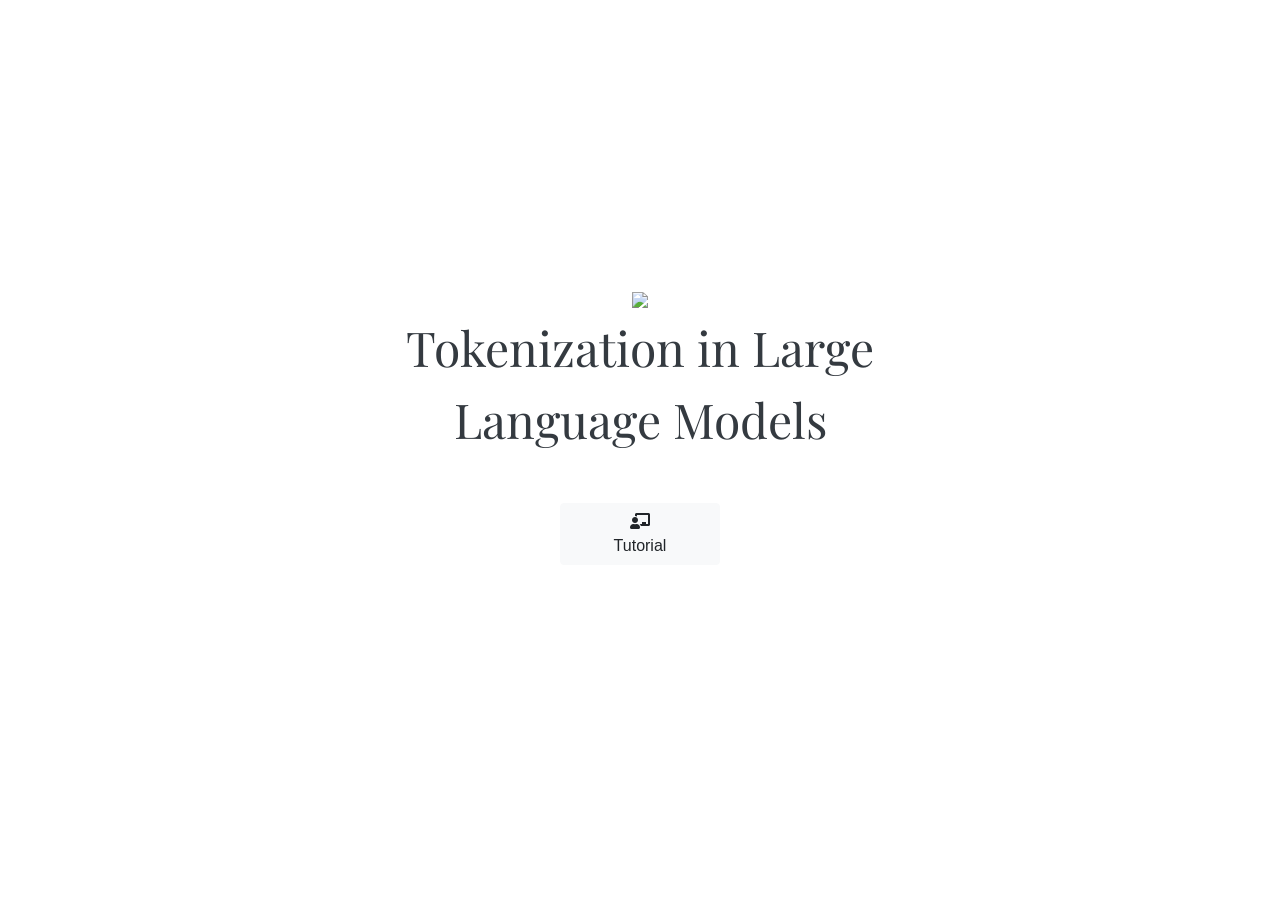
==== docs/index.html @ 644b5be2 "website first version" ====
<!DOCTYPE html>
<meta charset="utf-8">

<head>
<meta name="robots" content="noindex">
<title>Tokenization in LLMs</title>

<link rel="stylesheet" href="https://stackpath.bootstrapcdn.com/bootstrap/4.4.1/css/bootstrap.min.css" integrity="sha384-Vkoo8x4CGsO3+Hhxv8T/Q5PaXtkKtu6ug5TOeNV6gBiFeWPGFN9MuhOf23Q9Ifjh" crossorigin="anonymous">
<link rel="stylesheet" href="https://use.fontawesome.com/releases/v5.13.0/css/all.css">

<link rel="preconnect" href="https://fonts.googleapis.com">
<link rel="preconnect" href="https://fonts.gstatic.com" crossorigin>
<link href="https://fonts.googleapis.com/css2?family=Playfair+Display:wght@400;700;900&display=swap" rel="stylesheet"> 
<link href="style.css" rel="stylesheet">
</head>

<body>

<div class="d-flex align-items-center vh-100">
<div class="container">
    <header class="blog-header">
      <div class="row flex-nowrap justify-content-between align-items-center">
        <div class="col-3 pt-2">
        </div>
        <div class="col-6 text-center">
            <div class="row justify-content-center">
                <div class="col-3 align-self-center">
                    <img src="humanai.png" class="img-fluid">
                </div>
            </div>
          <a class="blog-header-logo text-dark pt-4" href="#">Tokenization in Large Language Models</a>
        </div>
        <div class="col-3 d-flex justify-content-end align-items-center">
        </div>
      </div>
    </header>

    <div class="row justify-content-center pt-5 pb-5">
      <div class="col-lg-9 col-md-12 d-flex justify-content-around">
        <!-- <a href="playbook/" class="btn btn-light mainbtn"><i class="fas fa-book-open"></i><br>Playbook</a> -->
        <a href="tutorial/" class="btn btn-light mainbtn"><i class="fas fa-chalkboard-teacher"></i><br>Tutorial</a>
        <!-- <a href="#" class="btn btn-light mainbtn"><i class="fas fa-users"></i><br>People</a>
        <a href="#" class="btn btn-light mainbtn"><i class="fab fa-github"></i><br>Contribute</a> -->
      </div>
    </div>

</div>
</div>
</body>
<style>
    .mainbtn {
        width: 160px;
    }
</style>
<!-- JavaScript Bundle with Popper -->
<script src="https://code.jquery.com/jquery-3.4.1.min.js"></script>
<script src="https://cdn.jsdelivr.net/npm/popper.js@1.16.0/dist/umd/popper.min.js" integrity="sha384-Q6E9RHvbIyZFJoft+2mJbHaEWldlvI9IOYy5n3zV9zzTtmI3UksdQRVvoxMfooAo" crossorigin="anonymous"></script>
<script src="https://stackpath.bootstrapcdn.com/bootstrap/4.4.1/js/bootstrap.min.js" integrity="sha384-wfSDF2E50Y2D1uUdj0O3uMBJnjuUD4Ih7YwaYd1iqfktj0Uod8GCExl3Og8ifwB6" crossorigin="anonymous"></script>
---- docs/style.css ----
/* stylelint-disable selector-list-comma-newline-after */

.blog-header {
    /* line-height: 1; */
    /* border-bottom: 1px solid #e5e5e5; */
  }
  
  .blog-header-logo {
    font-family: "Playfair Display", Georgia, "Times New Roman", serif/*rtl:Amiri, Georgia, "Times New Roman", serif*/;
    font-size: 3rem;
    text-decoration: none;
  }

  .tutorial-header-logo {
    font-family: "Playfair Display", Georgia, "Times New Roman", serif/*rtl:Amiri, Georgia, "Times New Roman", serif*/;
    font-size: 2.4rem;
    text-decoration: none;
  }
  
  .playbook-header-logo {
    font-family: "Playfair Display", Georgia, "Times New Roman", serif/*rtl:Amiri, Georgia, "Times New Roman", serif*/;
    font-size: 2.5rem;
    text-decoration: none;
  }
  
  .header-img {
    width: 10px;

  }
  
  .blog-header-logo:hover {
    text-decoration: none;
  }
  
  h1, h2, h3, h4, h5, h6 {
    font-family: "Playfair Display", Georgia, "Times New Roman", serif/*rtl:Amiri, Georgia, "Times New Roman", serif*/;
  }
  
  .display-4 {
    font-size: 2.5rem;
  }
  @media (min-width: 768px) {
    .display-4 {
      font-size: 3rem;
    }
  }
  
  .nav-scroller {
    position: relative;
    z-index: 2;
    height: 2.75rem;
    /* overflow-y: hidden; */
  }
  
  .nav-scroller .nav {
    display: flex;
    flex-wrap: nowrap;
    padding-bottom: 1rem;
    margin-top: -1px;
    overflow-x: auto;
    text-align: center;
    white-space: nowrap;
    -webkit-overflow-scrolling: touch;
  }
  
  .nav-scroller .nav-link {
    /* padding-top: .75rem; */
    /* padding-bottom: .75rem; */
    font-size: .875rem;
  }

  .link-secondary {
    text-decoration: none;
  }
  
  .card-img-right {
    height: 100%;
    border-radius: 0 3px 3px 0;
  }
  
  .flex-auto {
    flex: 0 0 auto;
  }
  
  .h-250 { height: 250px; }
  @media (min-width: 768px) {
    .h-md-250 { height: 250px; }
  }
  
  /* Pagination */
  .blog-pagination {
    margin-bottom: 4rem;
  }
  .blog-pagination > .btn {
    border-radius: 2rem;
  }
  
  /*
   * Blog posts
   */
  .blog-post {
    margin-bottom: 4rem;
  }
  .blog-post-title {
    margin-bottom: .25rem;
    font-size: 2.5rem;
  }
  .blog-post-meta {
    margin-bottom: 1.25rem;
    color: #727272;
  }
  
  /*
   * Footer
   */
  .blog-footer {
    padding: 2.5rem 0;
    color: #727272;
    text-align: center;
    background-color: #f9f9f9;
    border-top: .05rem solid #e5e5e5;
  }
  .blog-footer p:last-child {
    margin-bottom: 0;
  }
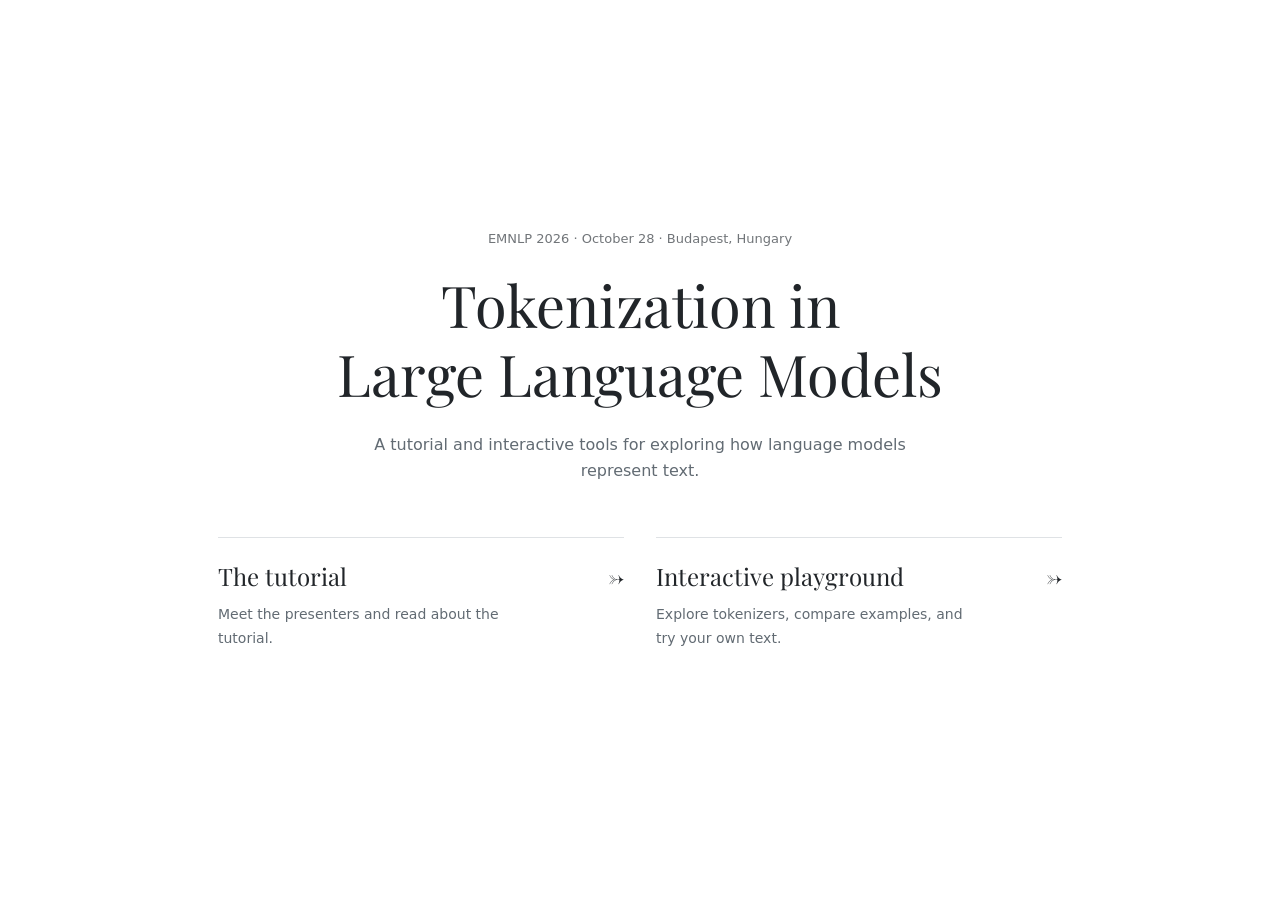
==== commit 42520b67: "Place playground at site root and link both homepages" ====
--- a/docs/index.html
+++ b/docs/index.html
@@ -1,58 +1,49 @@
-<!DOCTYPE html>
+<!doctype html>
+<html lang="en">
+<head>
 <meta charset="utf-8">
-
-<head>
+<meta name="viewport" content="width=device-width, initial-scale=1">
 <meta name="robots" content="noindex">
-<title>Tokenization in LLMs</title>
-
-<link rel="stylesheet" href="https://stackpath.bootstrapcdn.com/bootstrap/4.4.1/css/bootstrap.min.css" integrity="sha384-Vkoo8x4CGsO3+Hhxv8T/Q5PaXtkKtu6ug5TOeNV6gBiFeWPGFN9MuhOf23Q9Ifjh" crossorigin="anonymous">
-<link rel="stylesheet" href="https://use.fontawesome.com/releases/v5.13.0/css/all.css">
-
+<title>Tokenization in Large Language Models</title>
+<meta name="description" content="An EMNLP 2026 tutorial and interactive playground for exploring tokenization in large language models.">
 <link rel="preconnect" href="https://fonts.googleapis.com">
 <link rel="preconnect" href="https://fonts.gstatic.com" crossorigin>
-<link href="https://fonts.googleapis.com/css2?family=Playfair+Display:wght@400;700;900&display=swap" rel="stylesheet"> 
+<link href="https://fonts.googleapis.com/css2?family=Playfair+Display:wght@400;700&display=swap" rel="stylesheet">
 <link href="style.css" rel="stylesheet">
+<style>
+  * { box-sizing: border-box; }
+  body { margin: 0; background: #fff; color: #212529; font: 16px/1.65 system-ui, -apple-system, "Segoe UI", sans-serif; }
+  main { display: flex; flex-direction: column; justify-content: center; min-height: 100vh; min-height: 100svh; max-width: 900px; margin: 0 auto; padding: 64px 28px; }
+  .home-intro { text-align: center; }
+  .home-venue { margin: 0 0 20px; color: #717579; font-size: 13px; }
+  h1 { margin: 0; font-size: clamp(2.3rem, 6vw, 3.6rem); font-weight: 400; line-height: 1.2; }
+  .home-description { max-width: 540px; margin: 24px auto 0; color: #626b73; }
+  .home-resources { display: grid; grid-template-columns: repeat(2, minmax(0, 1fr)); gap: 32px; margin-top: 52px; }
+  .home-resource { display: block; border-top: 1px solid #dfe2e5; padding: 22px 0; color: inherit; text-decoration: none; }
+  .home-resource:hover { border-color: #212529; }
+  .home-resource:focus-visible { outline: 2px solid #315cb0; outline-offset: 6px; }
+  .resource-title { display: flex; justify-content: space-between; gap: 16px; margin-bottom: 10px; font: 400 24px/1.4 "Playfair Display", Georgia, "Times New Roman", serif; }
+  .resource-description { display: block; max-width: 320px; color: #626b73; font-size: 14px; }
+  @media (max-width: 540px) { main { padding: 40px 24px; } .home-resources { grid-template-columns: 1fr; gap: 4px; margin-top: 36px; } }
+</style>
 </head>
-
 <body>
-
-<div class="d-flex align-items-center vh-100">
-<div class="container">
-    <header class="blog-header">
-      <div class="row flex-nowrap justify-content-between align-items-center">
-        <div class="col-3 pt-2">
-        </div>
-        <div class="col-6 text-center">
-            <div class="row justify-content-center">
-                <div class="col-3 align-self-center">
-                    <img src="humanai.png" class="img-fluid">
-                </div>
-            </div>
-          <a class="blog-header-logo text-dark pt-4" href="#">Tokenization in Large Language Models</a>
-        </div>
-        <div class="col-3 d-flex justify-content-end align-items-center">
-        </div>
-      </div>
-    </header>
-
-    <div class="row justify-content-center pt-5 pb-5">
-      <div class="col-lg-9 col-md-12 d-flex justify-content-around">
-        <!-- <a href="playbook/" class="btn btn-light mainbtn"><i class="fas fa-book-open"></i><br>Playbook</a> -->
-        <a href="tutorial/" class="btn btn-light mainbtn"><i class="fas fa-chalkboard-teacher"></i><br>Tutorial</a>
-        <!-- <a href="#" class="btn btn-light mainbtn"><i class="fas fa-users"></i><br>People</a>
-        <a href="#" class="btn btn-light mainbtn"><i class="fab fa-github"></i><br>Contribute</a> -->
-      </div>
-    </div>
-
-</div>
-</div>
+<main>
+  <header class="home-intro">
+    <p class="home-venue">EMNLP 2026 &middot; October 28 &middot; Budapest, Hungary</p>
+    <h1>Tokenization in<br>Large Language Models</h1>
+    <p class="home-description">A tutorial and interactive tools for exploring how language models represent text.</p>
+  </header>
+  <nav class="home-resources" aria-label="Tutorial and interactive tools">
+    <a class="home-resource" href="tutorial/">
+      <span class="resource-title">The tutorial <span aria-hidden="true">&rarr;</span></span>
+      <span class="resource-description">Meet the presenters and read about the tutorial.</span>
+    </a>
+    <a class="home-resource" href="playground/">
+      <span class="resource-title">Interactive playground <span aria-hidden="true">&rarr;</span></span>
+      <span class="resource-description">Explore tokenizers, compare examples, and try your own text.</span>
+    </a>
+  </nav>
+</main>
 </body>
-<style>
-    .mainbtn {
-        width: 160px;
-    }
-</style>
-<!-- JavaScript Bundle with Popper -->
-<script src="https://code.jquery.com/jquery-3.4.1.min.js"></script>
-<script src="https://cdn.jsdelivr.net/npm/popper.js@1.16.0/dist/umd/popper.min.js" integrity="sha384-Q6E9RHvbIyZFJoft+2mJbHaEWldlvI9IOYy5n3zV9zzTtmI3UksdQRVvoxMfooAo" crossorigin="anonymous"></script>
-<script src="https://stackpath.bootstrapcdn.com/bootstrap/4.4.1/js/bootstrap.min.js" integrity="sha384-wfSDF2E50Y2D1uUdj0O3uMBJnjuUD4Ih7YwaYd1iqfktj0Uod8GCExl3Og8ifwB6" crossorigin="anonymous"></script>+</html>
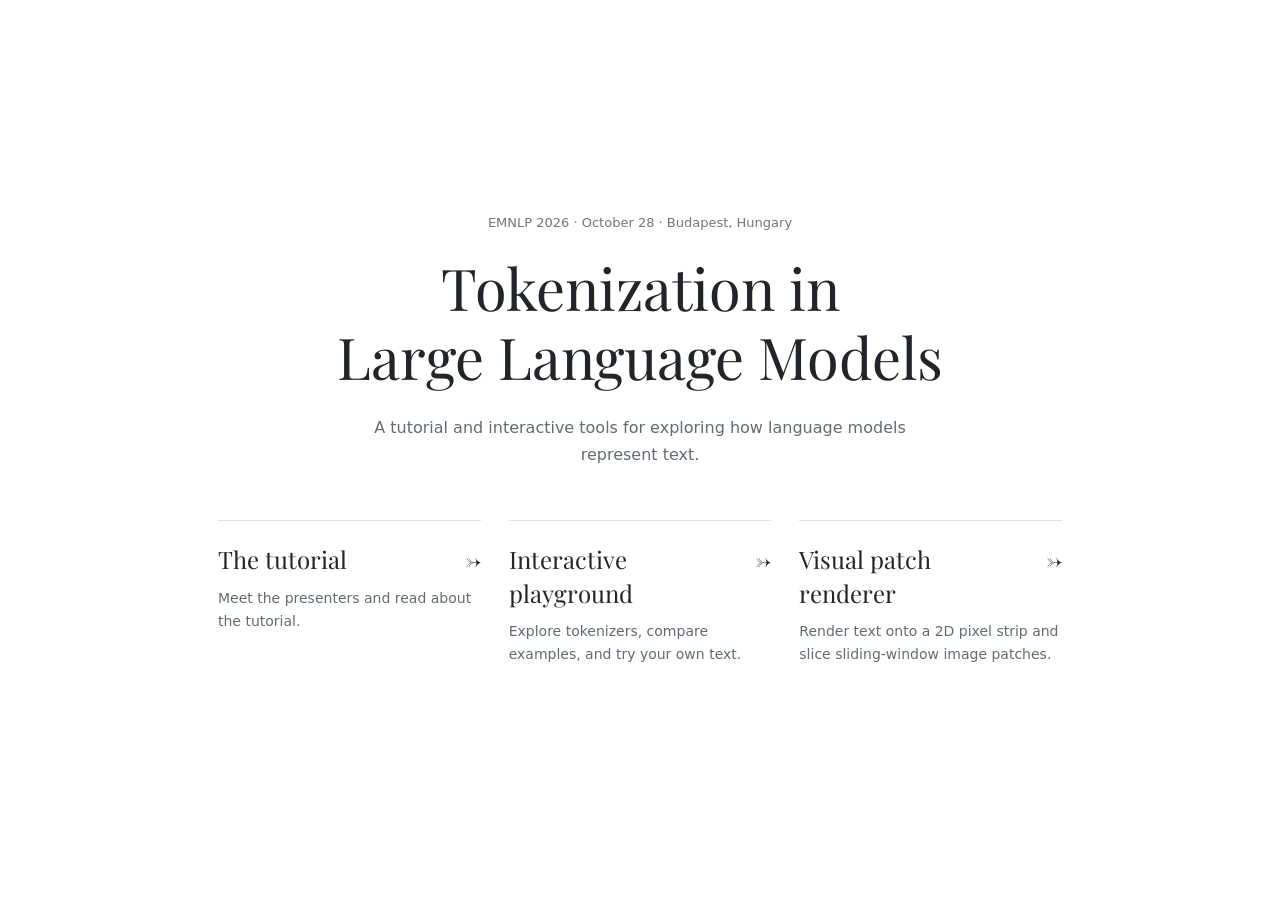
==== commit 15ec5b5b: "Add standalone visual patch renderer page (docs/renderer)" ====
--- a/docs/index.html
+++ b/docs/index.html
@@ -18,7 +18,7 @@
   .home-venue { margin: 0 0 20px; color: #717579; font-size: 13px; }
   h1 { margin: 0; font-size: clamp(2.3rem, 6vw, 3.6rem); font-weight: 400; line-height: 1.2; }
   .home-description { max-width: 540px; margin: 24px auto 0; color: #626b73; }
-  .home-resources { display: grid; grid-template-columns: repeat(2, minmax(0, 1fr)); gap: 32px; margin-top: 52px; }
+  .home-resources { display: grid; grid-template-columns: repeat(3, minmax(0, 1fr)); gap: 28px; margin-top: 52px; }
   .home-resource { display: block; border-top: 1px solid #dfe2e5; padding: 22px 0; color: inherit; text-decoration: none; }
   .home-resource:hover { border-color: #212529; }
   .home-resource:focus-visible { outline: 2px solid #315cb0; outline-offset: 6px; }
@@ -43,6 +43,10 @@
       <span class="resource-title">Interactive playground <span aria-hidden="true">&rarr;</span></span>
       <span class="resource-description">Explore tokenizers, compare examples, and try your own text.</span>
     </a>
+    <a class="home-resource" href="renderer/">
+      <span class="resource-title">Visual patch renderer <span aria-hidden="true">&rarr;</span></span>
+      <span class="resource-description">Render text onto a 2D pixel strip and slice sliding-window image patches.</span>
+    </a>
   </nav>
 </main>
 </body>
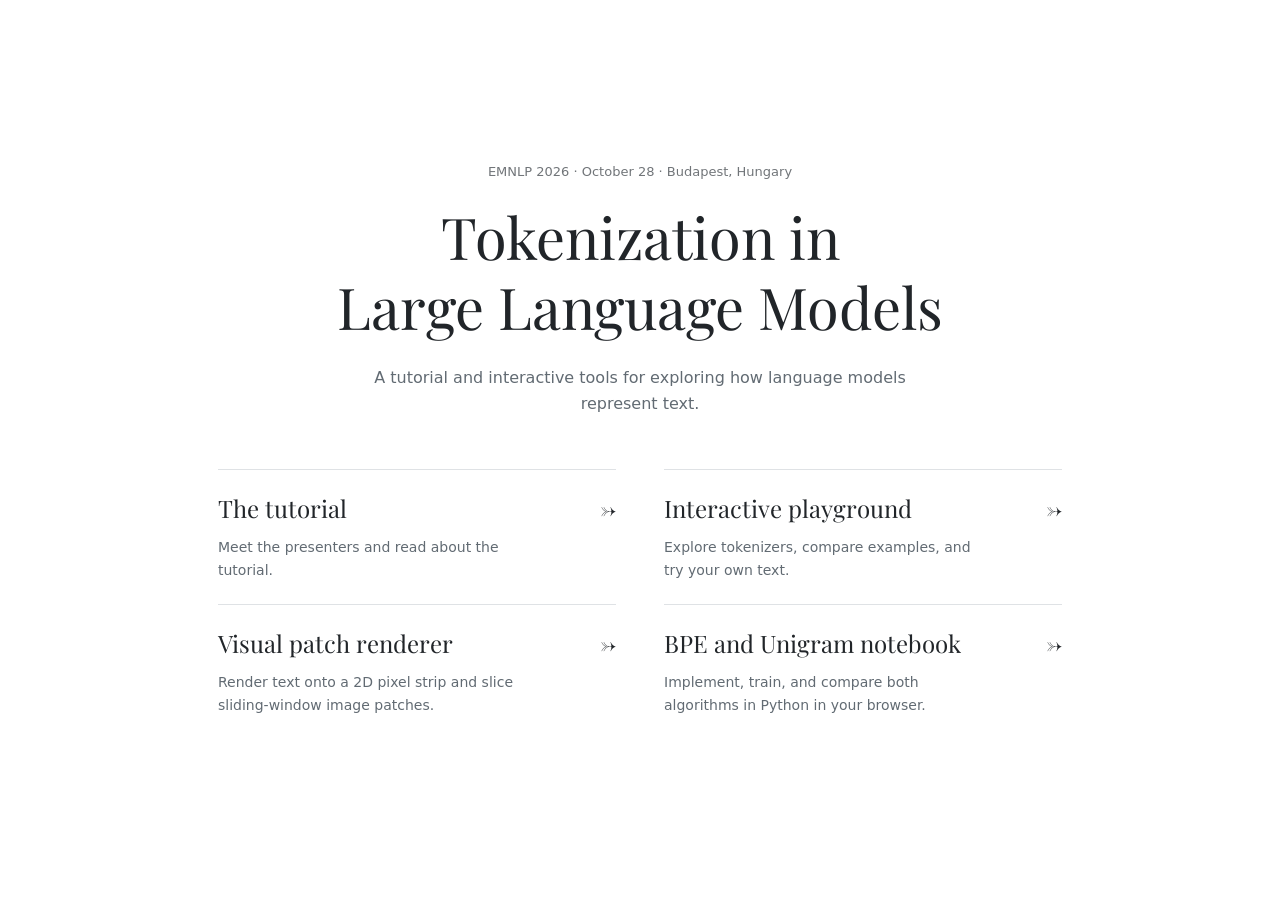
==== commit 3ddf9945: "Add runnable BPE and Unigram notebook page" ====
--- a/docs/index.html
+++ b/docs/index.html
@@ -18,7 +18,7 @@
   .home-venue { margin: 0 0 20px; color: #717579; font-size: 13px; }
   h1 { margin: 0; font-size: clamp(2.3rem, 6vw, 3.6rem); font-weight: 400; line-height: 1.2; }
   .home-description { max-width: 540px; margin: 24px auto 0; color: #626b73; }
-  .home-resources { display: grid; grid-template-columns: repeat(3, minmax(0, 1fr)); gap: 28px; margin-top: 52px; }
+  .home-resources { display: grid; grid-template-columns: repeat(2, minmax(0, 1fr)); gap: 0 48px; margin-top: 52px; }
   .home-resource { display: block; border-top: 1px solid #dfe2e5; padding: 22px 0; color: inherit; text-decoration: none; }
   .home-resource:hover { border-color: #212529; }
   .home-resource:focus-visible { outline: 2px solid #315cb0; outline-offset: 6px; }
@@ -47,6 +47,10 @@
       <span class="resource-title">Visual patch renderer <span aria-hidden="true">&rarr;</span></span>
       <span class="resource-description">Render text onto a 2D pixel strip and slice sliding-window image patches.</span>
     </a>
+    <a class="home-resource" href="bpe-unigram/">
+      <span class="resource-title">BPE and Unigram notebook <span aria-hidden="true">&rarr;</span></span>
+      <span class="resource-description">Implement, train, and compare both algorithms in Python in your browser.</span>
+    </a>
   </nav>
 </main>
 </body>
